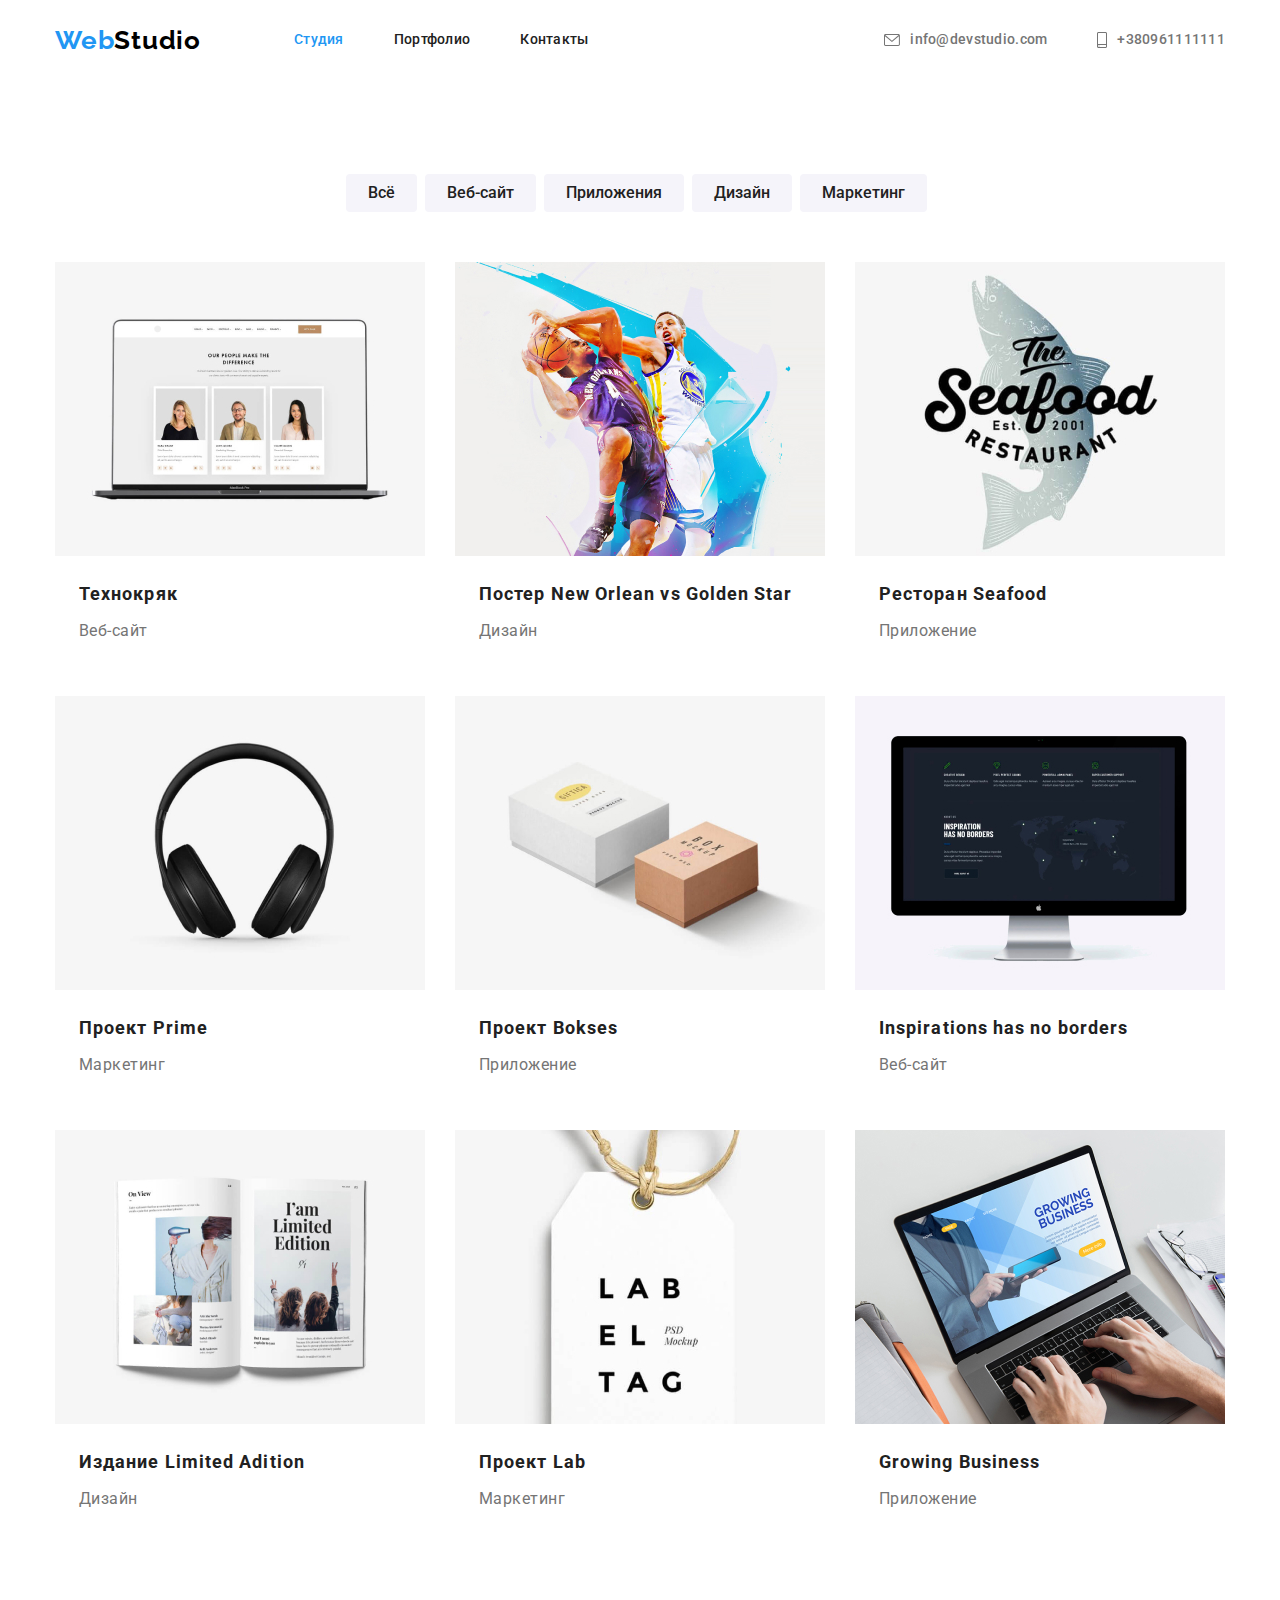
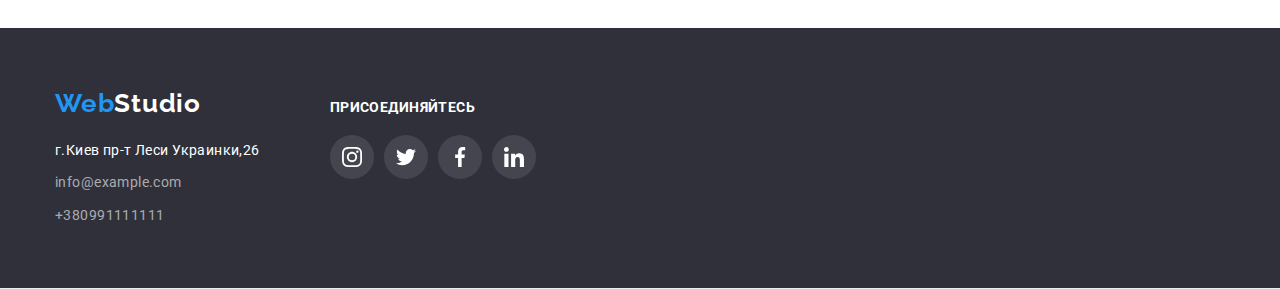
==== portfolio.html @ 63333913 "создал 5-й" ====
<!DOCTYPE html>
<html lang="en">

<head>
    <meta charset="UTF-8">
    <meta http-equiv="X-UA-Compatible" content="IE=edge">
    <meta name="viewport" content="width=device-width, initial-scale=1.0">
    <title>Portfolio</title>
    <link rel="preconnect" href="https://fonts.googleapis.com">
    <link rel="preconnect" href="https://fonts.gstatic.com" crossorigin>
    <link
        href="https://fonts.googleapis.com/css2?family=Raleway:wght@700&family=Roboto:wght@400;500;700;900&display=swap"
        rel="stylesheet">
    <link rel="stylesheet" href="https://cdn.jsdelivr.net/npm/modern-normalize@1.1.0/modern-normalize.min.css">
    <link rel="stylesheet" href="./CSS/styles.css">
</head>

<body>
    <header class="header">
        <div class="container page-header">
            <nav class="nav">
                <a href="./index.html" class="logo" class="link"><span class="logo-accept">Web</span><span>Studio</span>
                </a>
                <ul class="nav-list-list" class="list-list">
                    <li class=" nav-item">
                        <a class="nav-link current link" href="./index.html" class="link">Студия</a></li>
                    <li class="nav-item">
                        <a class="nav-link link" href="./portfolio.html" class="link">Портфолио</a></li>
                    <li class="nav-item">
                        <a class="nav-link link" href="" class="link">Контакты</a></li>
                </ul>
            </nav>

            <ul class="header-contact-list">
                <li class="header-contact-item">
                    <a class="header-mail link" href="maito:info@devstudio.com" class="link">
                        <svg class="thumb-icons" width="16" height="12">
                            <use class="thumb-icons-list" href="./images/icons.svg#icon-envelope-hover">
                            </use>
                        </svg>
                        info@devstudio.com
                    </a>
                </li>
                <li class="header-contact-item">
                    <a class="header-phone link" href="tel:+380961111111" class="link">
                        <svg class="thumb-icons" width="10" height="16">
                            <use class="thumb-icons-list" href="./images/icons.svg#icon-smartphone"></use>
                        </svg>
                        +380961111111
                    </a>
                </li>
            </ul>
        </div>
        <main>
            <section class=" section">
                <div class="container">
                    <h1 hidden>Блок кнопок </h1>
                    <ul class="filter-list list ">
                        <li class="filter-iteam">
                            <button type="button" class="filter-button ">Всё</button></li>
                        <li class="filter-iteam">
                            <button type="button" class="filter-button">Веб-сайт</button></li>
                        <li class="filter-iteam">
                            <button type="button" class="filter-button">Приложения</button></li>
                        <li class="filter-iteam">
                            <button type="button" class="filter-button">Дизайн</button></li>
                        <li class="filter-iteam">
                            <button type="button" class="filter-button">Маркетинг</button></li>
                    </ul>
                    <ul class="projects list">
                        <li class="projects-item">
                            <a href="" class="projects-link link">
                                <img class="projects-pic" src="./Images Port/img (10).jpg" alt="Ноут с сайтом"
                                    width="370" height="294">
                                <div class="card">
                                    <h2 class="projects-title">Технокряк</h2>
                                    <p class="projects-text">Веб-сайт</p>
                                </div>
                            </a>
                        </li>
                        <li class="projects-item">
                            <a href="" class="projects-link link">
                                <img class="projects-pic" src="./Images Port/img (11).jpg" alt="Баскетболисты"
                                    width="370" height="294">
                                <div class="card">
                                    <h2 class="projects-title">Постер New Orlean vs Golden Star</h2>
                                    <p class="projects-text">Дизайн</p>
                                </div>
                            </a>
                        </li>
                        <li class="projects-item">
                            <a href="" class="projects-link link">
                                <img class="projects-pic" src="./Images Port/img (12).jpg" alt="Ресторан" width="370"
                                    height="294">
                                <div class="card">
                                    <h2 class="projects-title">Ресторан Seafood</h2>
                                    <p class="projects-text">Приложение</p>
                                </div>
                            </a>
                        </li>
                        <li class="projects-item">
                            <a href="" class="projects-link link">
                                <img class="projects-pic" src="./Images Port/img (13).jpg" alt="Науникик" width="370"
                                    height="294">
                                <div class="card">
                                    <h2 class="projects-title">Проект Prime</h2>
                                    <p class="projects-text">Маркетинг</p>
                                </div>
                            </a>
                        </li>
                        <li class="projects-item">
                            <a href="" class="projects-link link">
                                <img class="projects-pic" src="./Images Port/img (14).jpg" alt="Боксы" width="370"
                                    height="294">
                                <div class="card">
                                    <h2 class="projects-title">Проект Bokses</h2>
                                    <p class="projects-text">Приложение</p>
                                </div>
                            </a>
                        </li>
                        <li class="projects-item">
                            <a href="" class="projects-link link">
                                <img class="projects-pic" src="./Images Port/img (15).jpg" alt="Пример сайта"
                                    width="370" height="294">
                                <div class="card">
                                    <h2 class="projects-title">Inspirations has no borders</h2>
                                    <p class="projects-text">Веб-сайт</p>
                                </div>
                            </a>
                        </li>
                        <li class="projects-item">
                            <a href="" class="projects-link link">
                                <img class="projects-pic" src="./Images Port/img (16).jpg" alt="книга" width="370"
                                    height="294">
                                <div class="card">
                                    <h2 class="projects-title">Издание Limited Adition</h2>
                                    <p class="projects-text">Дизайн</p>
                                </div>
                            </a>
                        </li>
                        <li class="projects-item">
                            <a href="" class="projects-link link">
                                <img class="projects-pic" src="./Images Port/img (17).jpg" alt="Бирка" width="370"
                                    height="294">
                                <div class="card">
                                    <h2 class="projects-title">Проект Lab</h2>
                                    <p class="projects-text">Маркетинг</p>
                                </div>
                            </a>
                        </li>
                        <li class="projects-item">
                            <a href="" class="projects-link link">
                                <img class="projects-pic" src="Images Port/img (18).jpg" alt="Пример приложения"
                                    width="370" height="294">
                                <div class="card">
                                    <h2 class="projects-title">Growing Business</h2>
                                    <p class="projects-text">Приложение</p>
                                </div>
                            </a>
                        </li>
                    </ul>


                </div>

            </section>
        </main>
        <footer class="footer">
            <div class="container footer-container">
                <div class="adress">
                    <a class="footer-logo" href="./index.html" class="logo"><span class="logo-accept">Web</span><span
                            class="Studio">Studio</span>
                    </a>
                    <address class="footer-adress">
                        <ul class="footer-list">
                            <li class="footer-item">
                                <a class="footer-adress-link"
                                    href="https://www.google.com/maps/search/%D0%BF%D1%80%D0%BE%D1%81%D0%BF%D0%B5%D0%BA%D1%82+%D0%BB%D0%B5%D1%81%D0%B8+%D1%83%D0%BA%D1%80%D0%B0%D0%B8%D0%BD%D0%BA%D0%B8+26/@50.4728094,30.4184101,12z/data=!3m1!4b1">г.Киев
                                    пр-т Леси Украинки,26
                                </a>
                            </li>
                            <li class="footer-item">
                                <a class="footer-mail-link" href="mailto:info@example.com">info@example.com
                                </a>
                            </li>
                            <li class="footer-item"><a class="footer-tel-link"
                                    href="tel:+380991111111">+380991111111</a>
                            </li>
                        </ul>
                    </address>
                </div>
                <div class="social-footer">
                    <h3 class="footer-join">ПРИСОЕДИНЯЙТЕСЬ </h3>
                    <ul class="socials-footer-list">
                        <li class="social-footer-iteam">
                            <a class="social-footer-link link" href="">
                                <svg class="footer-icon" width="20" height="20">
                                    <use href="./images/icons.svg#icon-instagram-2-4"></use>
                                </svg>
                            </a>
                        </li>
                        <li class="social-footer-iteam">
                            <a class="social-footer-link link" href="">
                                <svg class="footer-icon" width="20" height="20">
                                    <use href="./images/icons.svg#icon-twitter-1-5"></use>
                                </svg>
                            </a>
                        </li>
                        <li class="social-footer-iteam">
                            <a class="social-footer-link link" href="">
                                <svg class="footer-icon" width="20" height="20">
                                    <use href="./images/icons.svg#icon-facebook"></use>
                                </svg>
                            </a>
                        </li>
                        <li class="social-footer-iteam">
                            <a class="social-footer-link link" href="">
                                <svg class="footer-icon" width="20" height="20">
                                    <use href="./images/icons.svg#icon-linkedin-1-4"></use>
                                </svg>
                            </a>
                        </li>
                    </ul>
                </div>
            </div>
        </footer>
</body>

</html>
---- CSS/styles.css ----
:root{
        /* Основные шрифты */
        --main-font: 'Roboto', sans-serif;
        --secondary-font: 'Raleway', sans-serif;

        /* Цвет текста */
        --primary-text-color: #212121;
        --secondary-text-color: #757575;
        --white-text-color: #ffffff;
        --footer-contacts-text: rgba(255, 255, 255, 0.6);
        --accent-text-color: #2196f3;

        /* Цвет фона */
        --background-color: #ffffff;
        --secondary-backgraund-color: #f5f4fa;
        --dark-background-color: #2f303a;
        --card-border: 1px solid #eeeeee;
        --card-list-gap: 15px;
    }


body {
   font-family: var(--main-font);
   font-size: 16px;
   line-height: 1.19;
   letter-spacing: 0.03em;
   color: var(--primary-text-color);
   background-color: var(--background-color);
}
.link:hover{
    color: var(--accent-text-color);
}

.container{
width: 1200px;
margin-right:auto;
margin-left: auto;
padding: 0 15px;
}

.hero{
    text-align: center;
    background-color: #2F303A;
    padding-top: 200px;
    padding-bottom: 200px;
    background-image: linear-gradient(to right, rgba(47, 48, 58, 0.4), rgba(47, 92, 58, 0.4)),
    url(../images/background.jpg);
    background-repeat: no-repeat;
    background-position: 50% 50%;
    max-width: 1600px;
    margin: 0 auto;
    background-size: auto;

}
p,
h1,
h2,
h3,
h4,
h5,
h6{
    margin: 0;
}
ul,
ol{
    margin: 0;
    padding: 0;    
    list-style: none;
}
.link:focus{
    color: var(--accent-text-color);
    ;
}
.link{
    text-decoration: none;
    }
  
.logo {
    font-family: Raleway;
    font-weight: 700;
    font-size: 26px;
    line-height: 1.19;
    text-decoration: none;
    letter-spacing: 0.03em;
   
    
    
}
.section{
    padding-top: 94px;
    padding-bottom: 94px;
}


.nav-link {
padding-top: 32px;
padding-bottom: 32px;
display: block;


color: var(--primary-text-color);

font-weight: 500;
font-size: 14px;
line-height: 1.14;
letter-spacing: 0.02em;


}

.current {
    color: var(--accent-text-color);
}

/* Контакты в хедере */
.header-phone,
.header-mail {
    font-weight: 500;
    font-size: 14px;
    line-height: 1.14;
    letter-spacing: 0.02em;
    color: var(--secondary-text-color);
    list-style-type: none;
    
}
.logo-accept{
    color: var(--accent-text-color);
}
.header-phone.link:hover
.header-phone.link:focus{
    color: var(--accent-text-color) ;
}
.hero-title {
    text-align: center;
    font-weight: 900;
    font-size: 44px;
    line-height: 1.36;

    /* or 136% */
    letter-spacing: 0.06em;
    

    color: #FFFFFF;
    margin-bottom: 40px;
}


.hero-button {
    font-family: inherit;
    font-weight: 700;
    font-size: 16px;
    line-height: 1.87;
    align-items: center;
    letter-spacing: 0.06em;
    color: var(--white-text-color);
    background-color: var(--accent-text-color);
    cursor: pointer;
    padding: 10px 32px;
    
    
   
}

.hero-button:hover {
    background-color: #188ce8;
    
}



.features-title {
   margin-bottom: 10px;
   margin-top: 0px;
   font-style: normal;
   font-weight: 700;
   font-size: 14px;
   line-height: 1.14;
   letter-spacing: 0.03em;
   text-transform: uppercase;

   
    color: var(--primary-text-color);
}

.feature-text {
    font-family: Roboto;
    font-style: normal;
    font-weight: normal;
    font-size: 14px;
    line-height: 1.71;
    /* or 171% */

    letter-spacing: 0.03em;

    

    color: var(--secondary-text-color);
}

.services-title,
.team-title {
    font-weight: 700;
    font-size: 36px;
    line-height: 1.67;
    text-align: center;
    color: var(--primary-text-color);
    margin-bottom: 50px;
}

.team-names {
    font-weight: 500;
    font-size: 16px;
    line-height: 1.19;
    text-align: center;
    letter-spacing: 0.03em;
}

.team-text {
    font-size: 16px;
    line-height: 19px;
    text-align: center;
    color: var(--secondary-text-color);
    letter-spacing: 0.03em;
    margin-bottom: 16px;
    margin-top: 10px;

}

/* Страница портфолио main */
/* Фильтр кнопки*/
.filter-button {
    padding: 6px 22px;
    border-radius: 4px;
    border: 0;
    font-family: inherit;
    font-weight: 500;
    font-size: 16px;
    line-height: 1.62;
    color: var(--primary-text-color);
    background-color: #f5f4fa;
    cursor: pointer;
    
}

.filter-button:hover,
.filter-button:focus {
    color: var(--white-text-color);
    background-color: var(--accent-text-color);
    box-shadow: 0px 3px 1px rgba(0, 0, 0, 0.1), 0px 1px 2px rgba(0, 0, 0, 0.08),
    0px 2px 2px rgba(0, 0, 0, 0.12);
}

/* Секция projects" */
.projects-title {
    font-weight: 700;
    font-size: 18px;
    line-height: 2;
    letter-spacing: 0.06em;
    color: var(--primary-text-color);
    margin-bottom: 4px;
    margin-top: 0px;
}

.projects-text {
    font-size: 16px;
    line-height: 1.87;
    color: var(--secondary-text-color);
}

.projects-title:hover,
.projects-text:hover,
.projects-title:focus,
.projects-text:focus {
    color: var(--accent-text-color);
}

.footer{
    background-color: #2F303A;
    padding-top: 60px;
    padding-bottom: 60px;
   
}
.footer-logo{
   font-family: Raleway;
   font-style: normal;
   font-weight: bold;
   font-size: 26px;
   line-height: 1.19;
   /* identical to box height */

   letter-spacing: 0.03em;
   text-decoration: none;
   
}
.footer-list{
    list-style: none;
}
.footer-item {
    font-size: 14px;
    line-height: 1.71;
    letter-spacing: 0.03em;

}
.footer-adress-link {
    font-family: Roboto;
    font-style: normal;
    font-weight: 400;
    font-size: 14px;
    line-height: 1.71;
    /* or 171% */

    letter-spacing: 0.03em;

    color: #FFFFFF;
    text-decoration: none;


}
.footer-mail-link {
   font-size: 14px;
   line-height: 1.71;
   letter-spacing: 0.03em;
   color: rgba(255, 255, 255, 0.6);
   text-decoration: none;
}
.footer-tel-link{
font-size: 14px;
line-height: 1.71;
letter-spacing: 0.03em;
color: rgba(255, 255, 255, 0.6);
text-decoration: none;


}
span{
    color: #000;
     var(--white-text-color)
}
.link{
   text-decoration: none;
}
.Studio{
    color: #FFFFFF;
}
.footer-adress{
    font-style: normal;
}
.header-contact-list{
    display: flex;
    
    margin-left: auto;
}
.projects-item-list
{
    list-style-type: none;
}
.nav-list-list{
    list-style-type: none;
    margin: 0px;
    padding: 0px;
    display: flex;
    margin-left: 93px;
    
}
.nav-list-list .nav-item{
    margin-right: 50px;
}
.nav-list-list .nav-item:last-child{
    margin-right: 0px;
}

.header-contact-list .header-contact-item + .header-contact-item{
    margin-left: 50px;
}
.nav{
    display: flex;
    align-items: center;
}

.header {
    border-bottom: 1px solid #ececec;
    

}
.page-header{
    display: flex;
    align-items: center;
    
}

.features-list{
    display: flex;
   
    
}
.services-list{
    display: flex;
}
.team-list{
   display: flex;
     
}
.services-item{
    margin-right: 30px;
}
.services-item:last-child{
    margin-right: 0px;
}
.team-iteam {
    margin-right: 30px;
    margin-left: 0px;
    background-color: #fff;
    box-shadow: 0px 1px 3px rgb(0 0 0 / 12%), 0px 1px 1px rgb(0 0 0 / 14%), 0px 2px 1px rgb(0 0 0 / 20%);
    border-radius: 0px 0px 4px 4px;
    

}
.flex-elements{
    display: flex;
}


.projects-item {
    margin-right: 30px;
    margin-bottom: 30px;
    }

.projects-item:nth-child(3n) {
    margin-right: 0;
}
.filter-list {
    display: flex;
    justify-content: center;
    margin-bottom: 50px;
    
}

.feature-item{
    margin-right: 30px;
    width: 270px;
}

.feature-item:last-child{
    margin-right: 0px;
}
.services{
    padding-top: 0;
}
img{
    display: block;
    max-width: 100%;
    height: auto;
}
.team{
    background-color: #F5F4FA;
}
.team-iteam:last-child{
    margin-right: 0px
}
.projects{
    display: flex;
    flex-wrap: wrap;
}
.worker{
    padding-top: 30px;
    padding-bottom: 30px;
}

.team-names {
    
    text-align: center;
}
.footer-item{
    margin-bottom: 9px;
}
.footer-item:last-child{
    margin-bottom: 0px;
}
footer a.footer-logo {
    display: block;

    margin-bottom: 20px;
    margin-right: 0;
}
.filter-iteam{
    margin-right: 8px;
}

.projects-item:nth-last-child(-n+3){
    margin-bottom: 0px;
}
.thumb-icons {
    margin-right: 10px;
    fill: currentColor;
}
.thumb {
    display: flex;
    align-items: center;
    padding-left: 100px;
    padding-right: 100px;
    margin-top: 0px;
    margin-bottom: 30px;
    background: #F5F4FA;
    border-radius: 4px;
    width: 270px;
    height: 120px;
    left: 1115px;

}
.thumb-icons {
    justify-content: center;
}


.footer-join{
  font-family: 'Roboto';
  font-style: normal;
  font-weight: 700;
  font-size: 14px;
  line-height: 1.1;
  letter-spacing: 0.03em;
  margin-bottom: 20px;
  color: #FFFFFF;
  text-transform: uppercase;
  
}

.worker-media-list:last-child{
    margin-right: 0;
}
.worker-media-list{
    width: 44px;
    height: 44px;
    margin-right: 10px;
    
}
.worker-media{
    display: flex;
    justify-content: center;
    padding-bottom: 30px;
    width: 100%;
    border-radius: 50%;
    background-position: center;
    background-size: 20px;
    padding: 0;
    }

.worker{
    padding-top: 30px;
}
.clients {
    text-align: center;
    padding-top: 94px;
    padding-bottom: 94px;
}
.clients-list {
    display: flex;
    justify-content: center;
    padding-left: 0;
    margin-top: 0;
    margin-bottom: 0;
}

.clients-logo {
    width: 170px;
    height: 92px;
    margin-right: 30px;
    list-style: none;
}

.clients-logo:last-child {
    margin: 0;
}

.clients-logo-icon {
    display: flex;
    align-items: center;
    justify-content: center;
    border: 1px solid #afb1b8;
    border-radius: 4px;
    width: 100%;
    height: 100%;
    fill: #afb1b8;
}

.clients-logo-icon:hover ,
.clients-logo-icon:focus {
  fill: var(--accent-text-color);
  border: 1px solid var(--accent-text-color);
  border-color: var(--accent-text-color);
}

.clients-logo:focus {
    fill: var(--accent-text-color);
  border: 1px solid var(--accent-text-color);
  border-color: var(--accent-text-color);
}
.clients-title{
       margin-bottom: 50px;
       font-weight: 700;
       font-size: 36px;
       line-height: 1.17;
}
.worker-media-list:hover
.worker-media-list:focus{
  background-color: #2196f3;
  border-radius: 50%;
}

  


.projects-link.link:hover,
.projects-link.link:focus{
    box-shadow: 0px 3px 1px rgba(0, 0, 0, 0.1), 0px 1px 2px rgba(0, 0, 0, 0.08),
    0px 2px 2px rgba(0, 0, 0, 0.12);
}


.social-footer {
    
    margin-left: 70px;
    
    
}
.socials-footer-list {
    display: flex;
    align-items: center;
    justify-content: center;
    margin: 0;
    padding: 0;
    list-style-type: none;
}
.social-footer-iteam {
    display: flex;
    padding: 0px;
    border: none;
    width: 44px;
    height: 44px;
    border-radius: 50%;
    background-color: rgb(255, 255, 255, 10%);
    justify-content: center;
    align-items: center;
}
.social-footer-iteam:not(:last-child) {
    margin-right: 10px;
}
.social-footer-link {
    display: flex;
}
.link {
    text-decoration: none;
}


.social-footer-iteam:hover,
.social-footer-iteam:focus {
 background-color: var(--accent-text-color);
 }
 
  
  
 
.worker-media-list-icon:hover,
.worker-media-list-icon:focus{
    background-color: var(--accent-text-color);
    border: none;
    border-radius: 50%;
   
    
}

.header-mail.link{
display: flex;
align-items: center;
}
.header-phone.link{
 display: flex;
 align-items: center;   
}
.feature-thumb{
     display: flex;
    align-items: center;
    margin-bottom: 30px;
    background: #F5F4FA;
    border-radius: 4px;
    width: 270px;
    height: 120px;
    justify-content: center;
}
.worker-media-list-icon{
    display: flex;
    width: 100%;
    height: 100%;
    border-radius: 50%;
    align-items:center ;
    justify-content: center;
}
.footer-container{
    display: flex;
    align-items: baseline;
}
.projects-link.link{
    display: block;
    
}
.card{
    border: 1px solid var(--card-border);
    padding: 20px 24px;
}
.worker-icon{
    fill: #AFB1B8;
}

.worker-media-list-icon:hover .worker-icon,
.worker-media-list-icon:focus .worker-icon
{
    fill:#FFFFFF;
}
.footer-icon{
fill: 
#FFFFFF;
}
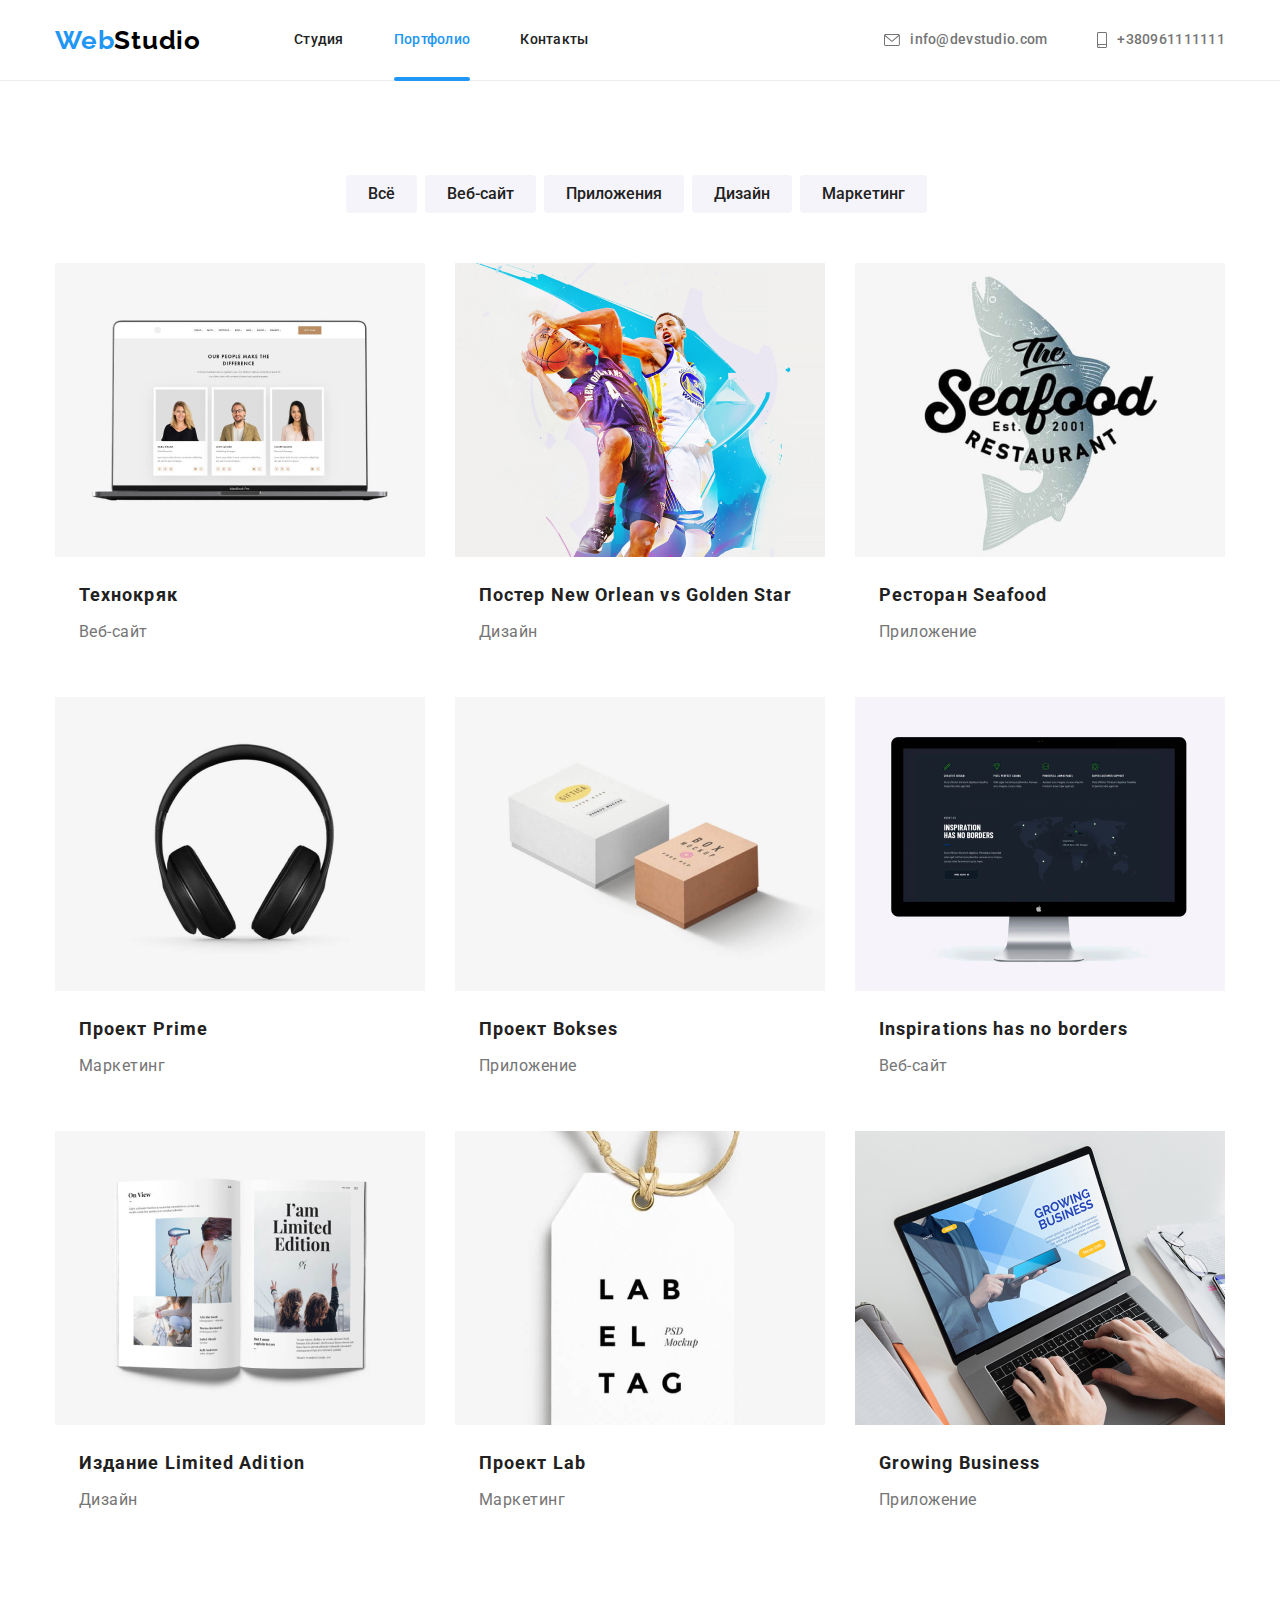
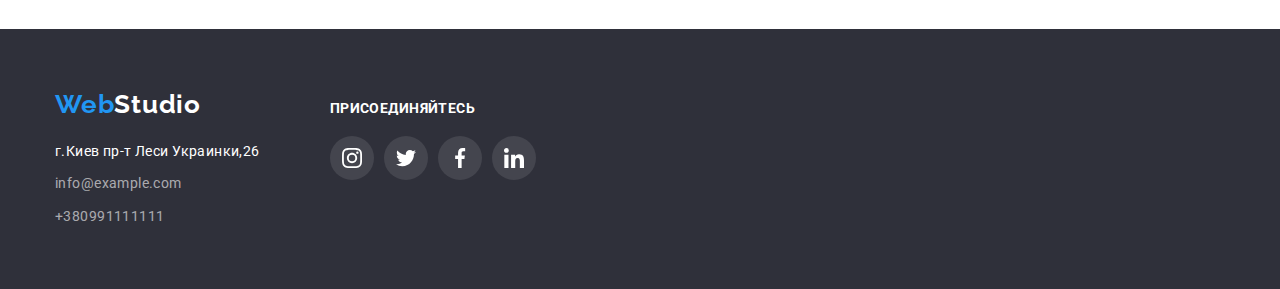
==== commit 0e53bf6e: "Сделал позиционирование" ====
--- a/portfolio.html
+++ b/portfolio.html
@@ -23,9 +23,9 @@
                 </a>
                 <ul class="nav-list-list" class="list-list">
                     <li class=" nav-item">
-                        <a class="nav-link current link" href="./index.html" class="link">Студия</a></li>
+                        <a class="nav-link link" href="./index.html">Студия</a></li>
                     <li class="nav-item">
-                        <a class="nav-link link" href="./portfolio.html" class="link">Портфолио</a></li>
+                        <a class="nav-link current link" href="./portfolio.html" class="link">Портфолио</a></li>
                     <li class="nav-item">
                         <a class="nav-link link" href="" class="link">Контакты</a></li>
                 </ul>
@@ -51,179 +51,179 @@
                 </li>
             </ul>
         </div>
-        <main>
-            <section class=" section">
-                <div class="container">
-                    <h1 hidden>Блок кнопок </h1>
-                    <ul class="filter-list list ">
-                        <li class="filter-iteam">
-                            <button type="button" class="filter-button ">Всё</button></li>
-                        <li class="filter-iteam">
-                            <button type="button" class="filter-button">Веб-сайт</button></li>
-                        <li class="filter-iteam">
-                            <button type="button" class="filter-button">Приложения</button></li>
-                        <li class="filter-iteam">
-                            <button type="button" class="filter-button">Дизайн</button></li>
-                        <li class="filter-iteam">
-                            <button type="button" class="filter-button">Маркетинг</button></li>
-                    </ul>
-                    <ul class="projects list">
-                        <li class="projects-item">
-                            <a href="" class="projects-link link">
-                                <img class="projects-pic" src="./Images Port/img (10).jpg" alt="Ноут с сайтом"
-                                    width="370" height="294">
-                                <div class="card">
-                                    <h2 class="projects-title">Технокряк</h2>
-                                    <p class="projects-text">Веб-сайт</p>
-                                </div>
+    </header>
+    <main>
+        <section class=" section">
+            <div class="container">
+                <h1 hidden>Блок кнопок </h1>
+                <ul class="filter-list list ">
+                    <li class="filter-iteam">
+                        <button type="button" class="filter-button ">Всё</button></li>
+                    <li class="filter-iteam">
+                        <button type="button" class="filter-button">Веб-сайт</button></li>
+                    <li class="filter-iteam">
+                        <button type="button" class="filter-button">Приложения</button></li>
+                    <li class="filter-iteam">
+                        <button type="button" class="filter-button">Дизайн</button></li>
+                    <li class="filter-iteam">
+                        <button type="button" class="filter-button">Маркетинг</button></li>
+                </ul>
+                <ul class="projects list">
+                    <li class="projects-item">
+                        <a href="" class="projects-link link">
+                            <img class="projects-pic" src="./Images Port/img (10).jpg" alt="Ноут с сайтом" width="370"
+                                height="294">
+                            <div class="card">
+                                <h2 class="projects-title">Технокряк</h2>
+                                <p class="projects-text">Веб-сайт</p>
+                            </div>
+                        </a>
+                    </li>
+                    <li class="projects-item">
+                        <a href="" class="projects-link link">
+                            <img class="projects-pic" src="./Images Port/img (11).jpg" alt="Баскетболисты" width="370"
+                                height="294">
+                            <div class="card">
+                                <h2 class="projects-title">Постер New Orlean vs Golden Star</h2>
+                                <p class="projects-text">Дизайн</p>
+                            </div>
+                        </a>
+                    </li>
+                    <li class="projects-item">
+                        <a href="" class="projects-link link">
+                            <img class="projects-pic" src="./Images Port/img (12).jpg" alt="Ресторан" width="370"
+                                height="294">
+                            <div class="card">
+                                <h2 class="projects-title">Ресторан Seafood</h2>
+                                <p class="projects-text">Приложение</p>
+                            </div>
+                        </a>
+                    </li>
+                    <li class="projects-item">
+                        <a href="" class="projects-link link">
+                            <img class="projects-pic" src="./Images Port/img (13).jpg" alt="Науникик" width="370"
+                                height="294">
+                            <div class="card">
+                                <h2 class="projects-title">Проект Prime</h2>
+                                <p class="projects-text">Маркетинг</p>
+                            </div>
+                        </a>
+                    </li>
+                    <li class="projects-item">
+                        <a href="" class="projects-link link">
+                            <img class="projects-pic" src="./Images Port/img (14).jpg" alt="Боксы" width="370"
+                                height="294">
+                            <div class="card">
+                                <h2 class="projects-title">Проект Bokses</h2>
+                                <p class="projects-text">Приложение</p>
+                            </div>
+                        </a>
+                    </li>
+                    <li class="projects-item">
+                        <a href="" class="projects-link link">
+                            <img class="projects-pic" src="./Images Port/img (15).jpg" alt="Пример сайта" width="370"
+                                height="294">
+                            <div class="card">
+                                <h2 class="projects-title">Inspirations has no borders</h2>
+                                <p class="projects-text">Веб-сайт</p>
+                            </div>
+                        </a>
+                    </li>
+                    <li class="projects-item">
+                        <a href="" class="projects-link link">
+                            <img class="projects-pic" src="./Images Port/img (16).jpg" alt="книга" width="370"
+                                height="294">
+                            <div class="card">
+                                <h2 class="projects-title">Издание Limited Adition</h2>
+                                <p class="projects-text">Дизайн</p>
+                            </div>
+                        </a>
+                    </li>
+                    <li class="projects-item">
+                        <a href="" class="projects-link link">
+                            <img class="projects-pic" src="./Images Port/img (17).jpg" alt="Бирка" width="370"
+                                height="294">
+                            <div class="card">
+                                <h2 class="projects-title">Проект Lab</h2>
+                                <p class="projects-text">Маркетинг</p>
+                            </div>
+                        </a>
+                    </li>
+                    <li class="projects-item">
+                        <a href="" class="projects-link link">
+                            <img class="projects-pic" src="Images Port/img (18).jpg" alt="Пример приложения" width="370"
+                                height="294">
+                            <div class="card">
+                                <h2 class="projects-title">Growing Business</h2>
+                                <p class="projects-text">Приложение</p>
+                            </div>
+                        </a>
+                    </li>
+                </ul>
+
+
+            </div>
+
+        </section>
+    </main>
+    <footer class="footer">
+        <div class="container footer-container">
+            <div class="adress">
+                <a class="footer-logo" href="./index.html" class="logo"><span class="logo-accept">Web</span><span
+                        class="Studio">Studio</span>
+                </a>
+                <address class="footer-adress">
+                    <ul class="footer-list">
+                        <li class="footer-item">
+                            <a class="footer-adress-link"
+                                href="https://www.google.com/maps/search/%D0%BF%D1%80%D0%BE%D1%81%D0%BF%D0%B5%D0%BA%D1%82+%D0%BB%D0%B5%D1%81%D0%B8+%D1%83%D0%BA%D1%80%D0%B0%D0%B8%D0%BD%D0%BA%D0%B8+26/@50.4728094,30.4184101,12z/data=!3m1!4b1">г.Киев
+                                пр-т Леси Украинки,26
                             </a>
                         </li>
-                        <li class="projects-item">
-                            <a href="" class="projects-link link">
-                                <img class="projects-pic" src="./Images Port/img (11).jpg" alt="Баскетболисты"
-                                    width="370" height="294">
-                                <div class="card">
-                                    <h2 class="projects-title">Постер New Orlean vs Golden Star</h2>
-                                    <p class="projects-text">Дизайн</p>
-                                </div>
+                        <li class="footer-item">
+                            <a class="footer-mail-link" href="mailto:info@example.com">info@example.com
                             </a>
                         </li>
-                        <li class="projects-item">
-                            <a href="" class="projects-link link">
-                                <img class="projects-pic" src="./Images Port/img (12).jpg" alt="Ресторан" width="370"
-                                    height="294">
-                                <div class="card">
-                                    <h2 class="projects-title">Ресторан Seafood</h2>
-                                    <p class="projects-text">Приложение</p>
-                                </div>
-                            </a>
-                        </li>
-                        <li class="projects-item">
-                            <a href="" class="projects-link link">
-                                <img class="projects-pic" src="./Images Port/img (13).jpg" alt="Науникик" width="370"
-                                    height="294">
-                                <div class="card">
-                                    <h2 class="projects-title">Проект Prime</h2>
-                                    <p class="projects-text">Маркетинг</p>
-                                </div>
-                            </a>
-                        </li>
-                        <li class="projects-item">
-                            <a href="" class="projects-link link">
-                                <img class="projects-pic" src="./Images Port/img (14).jpg" alt="Боксы" width="370"
-                                    height="294">
-                                <div class="card">
-                                    <h2 class="projects-title">Проект Bokses</h2>
-                                    <p class="projects-text">Приложение</p>
-                                </div>
-                            </a>
-                        </li>
-                        <li class="projects-item">
-                            <a href="" class="projects-link link">
-                                <img class="projects-pic" src="./Images Port/img (15).jpg" alt="Пример сайта"
-                                    width="370" height="294">
-                                <div class="card">
-                                    <h2 class="projects-title">Inspirations has no borders</h2>
-                                    <p class="projects-text">Веб-сайт</p>
-                                </div>
-                            </a>
-                        </li>
-                        <li class="projects-item">
-                            <a href="" class="projects-link link">
-                                <img class="projects-pic" src="./Images Port/img (16).jpg" alt="книга" width="370"
-                                    height="294">
-                                <div class="card">
-                                    <h2 class="projects-title">Издание Limited Adition</h2>
-                                    <p class="projects-text">Дизайн</p>
-                                </div>
-                            </a>
-                        </li>
-                        <li class="projects-item">
-                            <a href="" class="projects-link link">
-                                <img class="projects-pic" src="./Images Port/img (17).jpg" alt="Бирка" width="370"
-                                    height="294">
-                                <div class="card">
-                                    <h2 class="projects-title">Проект Lab</h2>
-                                    <p class="projects-text">Маркетинг</p>
-                                </div>
-                            </a>
-                        </li>
-                        <li class="projects-item">
-                            <a href="" class="projects-link link">
-                                <img class="projects-pic" src="Images Port/img (18).jpg" alt="Пример приложения"
-                                    width="370" height="294">
-                                <div class="card">
-                                    <h2 class="projects-title">Growing Business</h2>
-                                    <p class="projects-text">Приложение</p>
-                                </div>
-                            </a>
+                        <li class="footer-item"><a class="footer-tel-link" href="tel:+380991111111">+380991111111</a>
                         </li>
                     </ul>
-
-
-                </div>
-
-            </section>
-        </main>
-        <footer class="footer">
-            <div class="container footer-container">
-                <div class="adress">
-                    <a class="footer-logo" href="./index.html" class="logo"><span class="logo-accept">Web</span><span
-                            class="Studio">Studio</span>
-                    </a>
-                    <address class="footer-adress">
-                        <ul class="footer-list">
-                            <li class="footer-item">
-                                <a class="footer-adress-link"
-                                    href="https://www.google.com/maps/search/%D0%BF%D1%80%D0%BE%D1%81%D0%BF%D0%B5%D0%BA%D1%82+%D0%BB%D0%B5%D1%81%D0%B8+%D1%83%D0%BA%D1%80%D0%B0%D0%B8%D0%BD%D0%BA%D0%B8+26/@50.4728094,30.4184101,12z/data=!3m1!4b1">г.Киев
-                                    пр-т Леси Украинки,26
-                                </a>
-                            </li>
-                            <li class="footer-item">
-                                <a class="footer-mail-link" href="mailto:info@example.com">info@example.com
-                                </a>
-                            </li>
-                            <li class="footer-item"><a class="footer-tel-link"
-                                    href="tel:+380991111111">+380991111111</a>
-                            </li>
-                        </ul>
-                    </address>
-                </div>
-                <div class="social-footer">
-                    <h3 class="footer-join">ПРИСОЕДИНЯЙТЕСЬ </h3>
-                    <ul class="socials-footer-list">
-                        <li class="social-footer-iteam">
-                            <a class="social-footer-link link" href="">
-                                <svg class="footer-icon" width="20" height="20">
-                                    <use href="./images/icons.svg#icon-instagram-2-4"></use>
-                                </svg>
-                            </a>
-                        </li>
-                        <li class="social-footer-iteam">
-                            <a class="social-footer-link link" href="">
-                                <svg class="footer-icon" width="20" height="20">
-                                    <use href="./images/icons.svg#icon-twitter-1-5"></use>
-                                </svg>
-                            </a>
-                        </li>
-                        <li class="social-footer-iteam">
-                            <a class="social-footer-link link" href="">
-                                <svg class="footer-icon" width="20" height="20">
-                                    <use href="./images/icons.svg#icon-facebook"></use>
-                                </svg>
-                            </a>
-                        </li>
-                        <li class="social-footer-iteam">
-                            <a class="social-footer-link link" href="">
-                                <svg class="footer-icon" width="20" height="20">
-                                    <use href="./images/icons.svg#icon-linkedin-1-4"></use>
-                                </svg>
-                            </a>
-                        </li>
-                    </ul>
-                </div>
+                </address>
             </div>
-        </footer>
+            <div class="social-footer">
+                <h3 class="footer-join">ПРИСОЕДИНЯЙТЕСЬ </h3>
+                <ul class="socials-footer-list">
+                    <li class="social-footer-iteam">
+                        <a class="social-footer-link link" href="">
+                            <svg class="footer-icon" width="20" height="20">
+                                <use href="./images/icons.svg#icon-instagram-2-4"></use>
+                            </svg>
+                        </a>
+                    </li>
+                    <li class="social-footer-iteam">
+                        <a class="social-footer-link link" href="">
+                            <svg class="footer-icon" width="20" height="20">
+                                <use href="./images/icons.svg#icon-twitter-1-5"></use>
+                            </svg>
+                        </a>
+                    </li>
+                    <li class="social-footer-iteam">
+                        <a class="social-footer-link link" href="">
+                            <svg class="footer-icon" width="20" height="20">
+                                <use href="./images/icons.svg#icon-facebook"></use>
+                            </svg>
+                        </a>
+                    </li>
+                    <li class="social-footer-iteam">
+                        <a class="social-footer-link link" href="">
+                            <svg class="footer-icon" width="20" height="20">
+                                <use href="./images/icons.svg#icon-linkedin-1-4"></use>
+                            </svg>
+                        </a>
+                    </li>
+                </ul>
+            </div>
+        </div>
+    </footer>
 </body>
 
 </html>--- a/CSS/styles.css
+++ b/CSS/styles.css
@@ -380,10 +380,13 @@
 }
 
 .header {
-    border-bottom: 1px solid #ececec;
-    
-
-}
+ border-bottom: 1px solid 
+#ECECEC ;
+
+}
+    
+
+
 .page-header{
     display: flex;
     align-items: center;
@@ -723,3 +726,38 @@
 fill: 
 #FFFFFF;
 }
+.current{
+    position: relative;
+}
+ .current::after{
+      content: "";
+
+  position: absolute;
+  left: 0;
+  bottom: -1px;
+
+  display: block;
+  width: 100%;
+  height: 4px;
+  background-color: var(--accent-text-color);
+  border-radius: 2px;
+}
+.services-item{
+    position: relative;
+}
+.services-text {
+    display: flex;
+    justify-content: center;
+    align-items: center;
+    width: 100%;
+    position: absolute;
+    bottom: 0;
+    left: 0;
+    height: 70px;
+    font-weight: bold;
+    font-size: 14px;
+    line-height: 1.14;
+    text-transform: uppercase;
+    color: var(--background-color);
+    background-color: rgba(47, 48, 58, 0.8);
+}